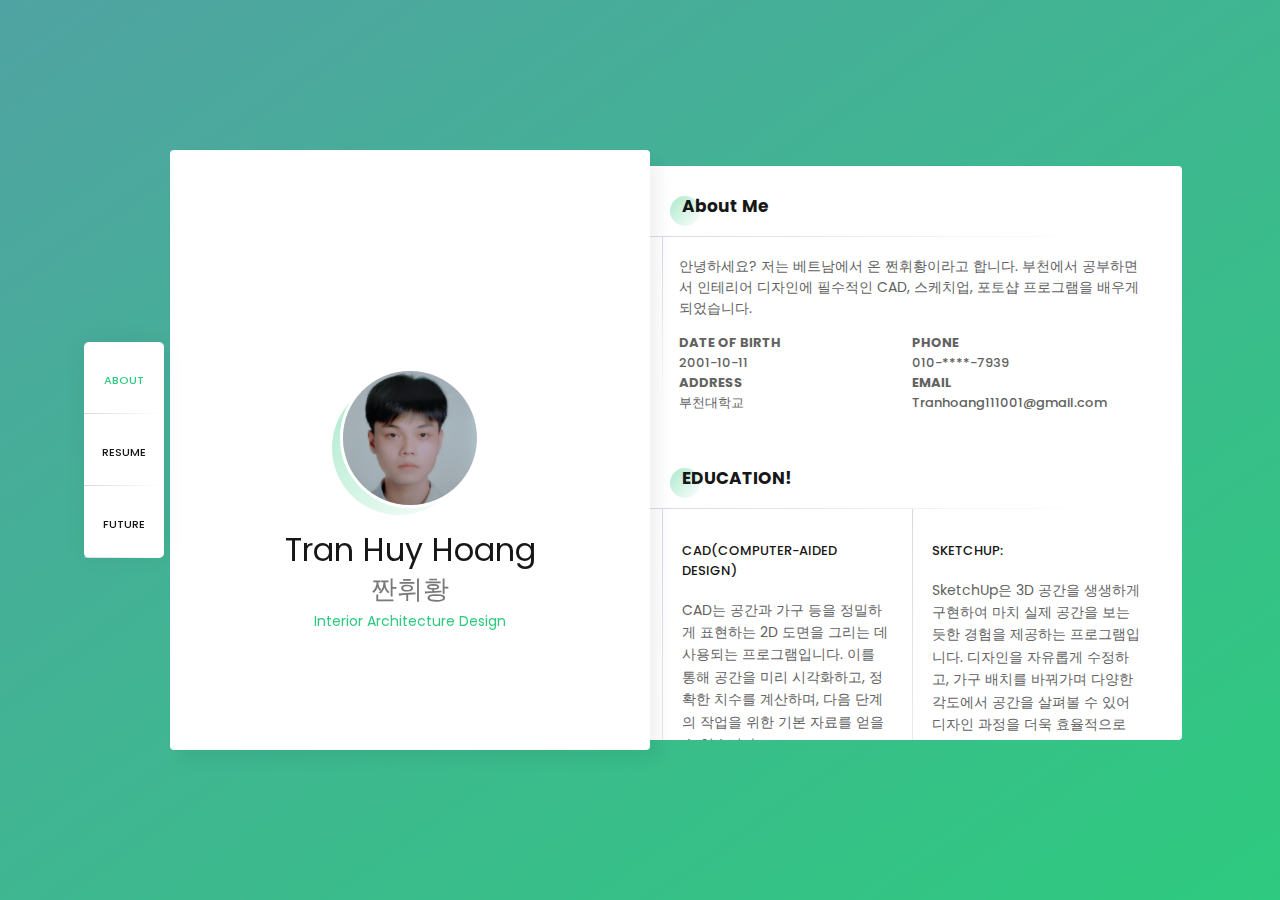
==== index.html @ 9018d5ce "fix" ====
<html lang="en">

<head>
    <meta charset="UTF-8" />
    <meta name="viewport" content="width = device-width, initial-scale = 1">
    <title>My CV</title>
    <link type="text/css" rel="stylesheet"
        href="https://fonts.googleapis.com/css?family=Roboto:300,400,500,700|Google+Sans" />
    <link
        href="https://fonts.googleapis.com/css?family=Poppins:100,100i,200,200i,300,300i,400,400i,500,500i,600,600i,700,700i,800,800i,900,900i"
        rel="stylesheet" />
    <link rel="preconnect" href="https://fonts.googleapis.com">
    <link rel="preconnect" href="https://fonts.gstatic.com" crossorigin>
    <link href="https://fonts.googleapis.com/css2?family=Noto+Sans+KR:wght@100..900&display=swap" rel="stylesheet">
    <link rel="stylesheet" href="https://use.fontawesome.com/releases/v5.0.9/css/all.css"
        integrity="sha384-5SOiIsAziJl6AWe0HWRKTXlfcSHKmYV4RBF18PPJ173Kzn7jzMyFuTtk8JA7QQG1" crossorigin="anonymous" />
    <link rel="stylesheet" href="./style.css" />
    <link rel="shortcut icon" href="./img/logo.png">
</head>

<body>
    <div class="background gradient">
        <!-- Delete if animation
        <ul class="bg-bubbles">
            <li></li>
            <li></li>
            <li></li>
            <li></li>
            <li></li>
            <li></li>
            <li></li>
            <li></li>
            <li></li>
            <li></li>
        </ul>
      -->
    </div>
    <div class="page">
        <header>
            <nav>
                <a href="#about" class="selected" id='getAbout'>
                    <span class="fas fa-user"></span>
                    <span class="link">About</span>
                </a>
                <a href="#resume" id='getResume'>
                    <span class="fas fa-file"></span>
                    <span class="link">Resume</span>
                </a>
                <a href="#contact" id='getContact'>
                    <span class="fas fa-at"></span>
                    <span class="link">Future</span>
                </a>
            </nav>
        </header>
        <main>
            <section id="presentation" class="profile">
                <div class="profile-background"></div>
                <div>
                    <div class="profile-image">
                        <img src="./img/avatar.jpg" alt="Huy Hoang">
                    </div>
                    <h1 class="profile-name" id="nombre">Tran Huy Hoang</h1>
                    <h2 class="profile-name-korea">짠휘황</h2>
                    <h2 class="profile-profession">Interior Architecture Design</h2>
                    <div class="profile-social" id="profile-social">
                        <a href="https://www.facebook.com/hoang.tranhuy.10236" target="_blank"
                            class="fab fa-facebook"></a>
                        <a href="https://m.me/hoang.tranhuy.10236" target="_blank"
                            class="fab fa-facebook-messenger"></a>
                        <a href="https://mail.google.com/mail/?view=cm&fs=1&to=Tranhoang111001@gmail.com"
                            target="_blank" class="fab fa-google"></a>
                    </div>
                </div>
            </section>
            <section id="about" class="about view">
                <article class="about-aboutMe">
                    <h3 class="title">About Me</h3>
                    <div class="line-left">
                        <p>안녕하세요? 저는 베트남에서 온 쩐휘황이라고 합니다. 부천에서 공부하면서 인테리어 디자인에 필수적인 CAD, 스케치업, 포토샵 프로그램을 배우게 되었습니다.</p>
                        <div>
                            <div>
                                <span><strong>DATE OF BIRTH </strong><br> 2001-10-11</span>
                            </div>
                            <div>
                                <span><strong>PHONE </strong><br> 010-****-7939</span>
                            </div>
                            <div>
                                <span><strong>ADDRESS</strong><br> 부천대학교</span>
                            </div>
                            <div>
                                <span><strong>EMAIL</strong><br> Tranhoang111001@gmail.com</span>
                            </div>
                        </div>
                    </div>
                </article>
                <article class="about-services">
                    <h3 class="title">EDUCATION!</h3>
                    <div class="line-left">
                        <article class="line-down">
                            <h4>CAD(Computer-Aided Design)</h4>
                            <p>CAD는 공간과 가구 등을 정밀하게 표현하는 2D 도면을 그리는 데 사용되는 프로그램입니다. 이를 통해 공간을 미리 시각화하고, 정확한 치수를 계산하며, 다음
                                단계의 작업을 위한 기본 자료를 얻을 수 있습니다.</p>
                        </article>
                        <article class="line-down">
                            <h4>SketchUp:</h4>
                            <p>SketchUp은 3D 공간을 생생하게 구현하여 마치 실제 공간을 보는 듯한 경험을 제공하는 프로그램입니다. 디자인을 자유롭게 수정하고, 가구 배치를 바꿔가며
                                다양한 각도에서 공간을 살펴볼 수 있어 디자인 과정을 더욱 효율적으로 만들어줍니다.</p>
                        </article>
                        <article>
                            <h4>Photoshop:</h4>
                            <p>Photoshop은 사진을 편집하여 공간을 더욱 매력적으로 보이게 하고, 사실적인 투시도를 제작하며, 광고물이나 카탈로그 등 다양한 디자인 작업에 활용되는
                                프로그램입니다. 디자인 아이디어를 시각적으로 구체화하는 데 큰 도움이 됩니다.</p>
                        </article>
                        <article>
                            <h4>Enscape:</h4>
                            <p>Enscape는 스케치업,라이노,레빗,아키캐드의 프로그램의 플러그인의 개념으로, 실시간 렌더링을 보여주는 프로그램입니다. </p>
                        </article>
                    </div>
                </article>
            </section>
            <section id="resume" class="resume">
                <h3 class="title">Resume</h3>
                <article class="resume-lines">
                    <section class="resume-line line-left">
                        <h4 class="line-down"> <i class="fas fa-university"></i> Education</h4>
                        <article class="line-down">
                            <div class="date">2020</div>
                            <h6 class="name">Korean</h6>
                            <p>나중에 한국 기업에 취직한다는 꿈을 안고 유학하러 갔다.</p>
                        </article>
                        <article class="line-down">
                            <div class="date">2022</div>
                            <h6 class="name">Buchoen University</h6>
                            <p>한국어 과정을 수료했다.</p>
                        </article>
                        <article class="line-down">
                            <div class="date">2022년 9월</div>
                            <h6 class="name">Buchoen University</h6>
                            <p>부천대학교의 실내건축디자인학과에 입학</p>
                        </article>
                        <article class="line-down">
                            <div class="date">2025년 9월</div>
                            <h6 class="name">Buchoen University</h6>
                            <p>부천대학교의 실내건축디자인학과에 졸업 예정</p>
                        </article>
                    </section>
                </article>
                <article class="resume-skills">
                    <h3 class="title">My Skills</h3>
                    <div>
                        <section class="line-left">
                            <h4 class="line-down"> <i class="fas fa-tv"></i> DESIGN</h4>
                            <div class="line-down">
                                <div>Auto CAD</div>
                                <div>
                                    <div style="width: 70%"></div>
                                </div>
                            </div>
                            <div class="line-down">
                                <div>SketchUp</div>
                                <div>
                                    <div style="width: 76%"></div>
                                </div>
                            </div>
                            <div class="line-down">
                                <div>Photoshop</div>
                                <div>
                                    <div style="width: 66%"></div>
                                </div>
                            </div>
                            <div>
                                <div>Enscape</div>
                                <div>
                                    <div style="width: 53%"></div>
                                </div>
                            </div>
                        </section>
                    </div>
                </article>
            </section>
            <section id="contact" class="contact">
                <h3 class="title noto-sans-kr-title">사이트의 실내 건축 양식 계획</h3>
                <div class="line-left">
                    <div>
                        <h1 class="noto-sans-kr-title" style="color: #000; font-size: 16px;">한국의 전통 건축 디자인</h1>
                        <p>Hanok은 한국의 전통적인 주거 형태로, 자연과의 조화를 중시하며 온돌, 마루, 처마 등 독특한 건축 양식을 가지고 있습니다. 특히, 온돌은 바닥 아래에 난방 시설을
                            설치하여
                            겨울철 따뜻하게 생활할 수 있도록 한 한국인의 지혜가 돋보이는 부분입니다. 또한, 마루는 여름철 시원하게 쉴 수 있는 공간으로, 한국인의 생활 방식을 반영하고
                            있습니다.
                            처마는
                            햇빛을 가리고 비를 막는 기능뿐만 아니라, 건물에 아름다움을 더하는 역할을 합니다. Hanok은 단순한 건물을 넘어 한국인의 정서와 문화를 담고 있는 살아있는
                            역사라고 할
                            수
                            있습니다.</p>
                        <img class="img_korean_tradition" src="./img/Korean_tradition.jpg" alt="한국의 전통 건축">
                    </div>
                    <div>
                        <h1 class="noto-sans-kr-title" style="color: #000; font-size: 16px;">현대적인 디자인</h1>
                        <p>미니멀리즘 건축은 자연 소재를 활용하여 자연과 조화로운 공간을 만들고, 단순하고 명확한 디자인으로 정신적인 안정감을 제공합니다. 흰색, 회색, 베이지색과 같은 중립적인
                            색상은 공간에 깔끔하고 세련된 느낌을 주며, 불필요한 요소를 제거하여 집중력을 높여줍니다. 현대인의 바쁜 일상 속에서도 여유와 편안함을 느낄 수 있는 이상적인 주거
                            공간입니다.</p>
                        <img class="img_korean_modern" src="./img/Korean_modern (1).jpg" alt="현대적인 디자인">
                        <img class="img_korean_modern" src="./img/Korean_modern (2).jpg" alt="현대적인 디자인">
                        <img class="img_korean_modern" src="./img/Korean_modern (3).jpg" alt="현대적인 디자인">
                        <img class="img_korean_modern" src="./img/Korean_modern (4).jpg" alt="현대적인 디자인">
                    </div>
                    <div>
                        <h1 class="noto-sans-kr-title"
                            style="width: 100%; border-radius: 5px; color: #000; font-size: 24px; border: 1px solid #000; margin-left: 10px;">
                            2학년 1학기 주거 스튜디오</h1>
                        <img class="img_1year" src="./img/1year (1).png" alt="한국의 전통 건축">
                        <img class="img_1year" src="./img/1year (2).png" alt="한국의 전통 건축">
                        <img class="img_1year" src="./img/1year (3).png" alt="한국의 전통 건축">
                        <img class="img_1year" src="./img/1year (4).png" alt="한국의 전통 건축">
                    </div>
                    <div>
                        <h1 class="noto-sans-kr-title"
                            style="width: 100%; border-radius: 5px; color: #000; font-size: 24px; border: 1px solid #000; margin-left: 10px;">
                            2 학년 2 학기 식음료 스튜디오</h1>
                        <img class="img_2year" src="./img/2year (1).png" alt="한국의 전통 건축">
                        <img class="img_2year" src="./img/2year (2).png" alt="한국의 전통 건축">
                        <img class="img_2year" src="./img/2year (3).png" alt="한국의 전통 건축">
                    </div>
                </div>
            </section>
        </main>
    </div>
    <script src="./index.js"></script>
</body>

</html>
---- style.css ----
.noto-sans-kr-title {
    font-family: "Noto Sans KR", sans-serif;
    font-optical-sizing: auto;
    font-weight: 400;
    font-style: normal;
}

body {
    background: linear-gradient(to bottom right, #50a3a2 0%, #2eca7f 100%);
    padding: 0;
    margin: 0;
    border: none;
    font-family: 'Poppins';
    font-size: 14px;
    color: #626262;
    letter-spacing: 0em;
    font-weight: 400;
    -webkit-font-smoothing: antialiased;
}

a {
    text-decoration: none;
    color: #171717;
}



.background.gradient {
    background: #50a3a2;
    background: linear-gradient(to bottom right, #50a3a2 0%, #2eca7f 100%);
    position: fixed;
    overflow: hidden;
    top: 0;
    left: 0;
    width: 100%;
    height: 100%;
}

input,
textarea,
button {
    margin: 0;
    padding: 0;
    display: block;
    font-family: 'Poppins';
    font-size: 13px;
    width: 100%;
    height: 60px;
    color: #171717;
    background: none;
    border: none;
    border-bottom: 1px solid #d8dbe2;
    appearance: none;
    resize: none;
    outline: 0;
    transition: all 0.3s ease 0s;
    border-radius: 0px;
}

input:focus,
textarea:focus,
button:focus {
    color: #171717;
    border-bottom: 1px solid #2eca7f;
}

.title {
    text-align: left;
    margin: 0 0 15px 20px;
    padding: 0 0 5px 0;
    position: relative;
    font-size: 17px;
    color: #171717;
    line-height: 21px;
    font-weight: bold;
}

/* Círculo verde encima del título */
.title::before {
    content: '';
    position: absolute;
    left: -12px;
    top: 0;
    width: 30px;
    height: 30px;
    background: linear-gradient(135deg, rgba(46, 202, 127, 0.4) 0%, rgba(46, 202, 127, 0.01) 100%);
    z-index: -1;
    border-radius: 30px;
}

/* Línea gris debajo del título */
.title::after {
    content: '';
    position: absolute;
    left: -40px;
    bottom: -15px;
    width: 95%;
    height: 1px;
    background: radial-gradient(ellipse at left, rgba(197, 202, 213, 0.7) 0%, rgba(255, 255, 255, 0) 70%);
}

.line-left {
    position: relative;
}

.line-left::before {
    content: '';
    position: absolute;
    left: 0;
    top: 0;
    width: 1px;
    height: 100%;
    background: radial-gradient(ellipse at top, rgba(197, 202, 213, 0.7) 0%, rgba(255, 255, 255, 0) 70%);
}

.line-down {
    position: relative;
}

.line-down::after {
    content: '';
    position: absolute;
    left: 0;
    bottom: 0;
    width: 100%;
    height: 1px;
    background: radial-gradient(ellipse at left, rgba(197, 202, 213, 0.7) 0%, rgba(255, 255, 255, 0) 70%);
}

header {
    background-color: white;
    border-radius: 0 0 5px 5px;
    width: 100%;
    max-width: 540px;
    box-shadow: 0 0 25px rgba(0, 0, 0, 0.05);
    position: fixed;
    top: 0;
    z-index: 100;
}

header nav {
    display: flex;
    justify-content: space-between;
    align-items: center;
    width: 100%;
}

header nav a {
    width: 100%;
    height: 72px;
    text-align: center;
    position: relative;
    display: flex;
    flex-direction: column;
    justify-content: center;
    transition: color 0.3s ease 0s;
    font-size: 20px;
}

header nav a::before {
    content: '';
    position: absolute;
    left: 0;
    bottom: 0;
    width: 1px;
    height: 100%;
    background: radial-gradient(ellipse at top, rgba(197, 202, 213, 0.7) 0%, rgba(255, 255, 255, 0) 70%);
}

header nav a .link {
    font-size: 11px;
    font-weight: 500;
    text-transform: uppercase;
    margin-top: 4px;

}

header nav a:hover {
    color: #2eca7f;
}

main {
    margin-top: 88px;
}

main .profile,
main .about,
main .resume,
main .works,
main .blog,
main .contact {
    box-sizing: border-box;
    position: relative;
    background: #ffffff;
    text-align: center;
    z-index: 10;
    border-radius: 4px;
    max-width: 540px;
    margin: 0 auto;
}

main .about,
main .resume,
main .works,
main .blog,
main .contact {
    padding: 30px 20px 30px 20px;
    margin-top: 15px;
}

main .profile {
    margin-top: 18px;
    overflow: hidden;
}

.profile-background {
    height: 300px;
}

.profile-image {
    position: relative;
    height: 84px;
}

.profile-image img {
    position: relative;
    top: -82px;
    border-radius: 50%;
    border: 3px solid white;
    width: 134px;
    height: 134px;
}

.profile-image::before {
    content: '';
    position: absolute;
    top: -69px;
    left: calc(50% - 78px);
    width: 134px;
    height: 134px;
    background: linear-gradient(135deg, rgba(46, 202, 127, 0.4) 0%, rgba(46, 202, 127, 0.01) 100%);
    border-radius: 100%;
}

.profile-name {
    font-size: 32px;
    color: #171717;
    line-height: 32px;
    font-weight: 400;
    margin: 0 auto 0 auto;
}

.profile-name-korea {
    font-size: 26px;
    color: #797979;
    line-height: 26px;
    font-weight: 400;
    margin: 10px 0px 10px 0px;
}

.profile-profession {
    font-size: 14px;
    color: #2eca7f;
    line-height: 14px;
    font-weight: 400;
}

.profile-social a {
    transition: color 0.3s ease 0s;
    margin: 0 6px;
    font-size: 16px;
}

.profile-social a:hover {
    text-decoration: none;
    color: #2eca7f;
}

.profile-buttons {
    position: relative;
    display: flex;
    margin-top: 58px;
}

.profile-buttons::before {
    content: '';
    position: absolute;
    left: 0;
    top: 0;
    width: 100%;
    height: 1px;
    background: radial-gradient(ellipse at left, rgba(197, 202, 213, 0.7) 0%, rgba(255, 255, 255, 0) 70%);
}

.profile-buttons a {
    position: relative;
    width: 50%;
    height: 70px;
    display: flex;
    align-items: center;
    justify-content: center;
    transition: color 0.3s ease;
    line-height: 70px;
    font-size: 12px;
    font-weight: 500;
    color: #171717;
}



.profile-buttons a:hover {
    color: #2eca7f;
}

.profile-buttons a:first-child::before,
.profile-buttons a:first-child::after {
    content: '';
    position: absolute;
    right: 0;
    top: 0;
    width: 1px;
    height: 100%;
    background: radial-gradient(ellipse at top, rgba(197, 202, 213, 0.7) 0%, rgba(255, 255, 255, 0) 70%);
}

.profile-buttons a i {
    margin-left: 10px;
    font-size: 15px;
}

.about-aboutMe>div {
    padding: 5px 17px;
    position: relative;

}

.about-aboutMe>div>div {
    display: flex;
    flex-wrap: wrap;
}

.about-aboutMe>div>div>div {
    width: 50%;
    text-align: left;
}

.about-aboutMe>div>div>div span {
    font-weight: 500;
    font-size: 13px;
}


.about-aboutMe p {
    text-align: left;
}

.about-services {
    margin-top: 50px;
}

.about-services>div {
    display: flex;
    flex-wrap: wrap;
    position: relative;
}

.about-services>div:after {
    content: '';
    position: absolute;
    left: 50%;
    top: 0;
    width: 1px;
    height: 100%;
    background: radial-gradient(ellipse at top, rgba(197, 202, 213, 0.7) 0%, rgba(255, 255, 255, 0) 70%);
}

.about-services article {
    position: relative;
    width: 50%;
    text-align: left;
    padding: 15px 20px;
    box-sizing: border-box;
}

.about-services article .fas {
    margin: 0;
    width: 60px;
    height: 60px;
    text-align: center;
    font-size: 32px;
    color: #2eca7f;
    background: linear-gradient(135deg, rgba(46, 202, 127, 0.4) 0%, rgba(46, 202, 127, 0.01) 100%);
    border-radius: 60px;
    display: flex;
    justify-content: center;
    align-items: center;
}

.about-services article h4 {
    font-size: 13px;
    color: #171717;
    font-weight: 500;
    text-transform: uppercase;
}

.about-services article p {
    font-size: 14px;
    line-height: 1.6;
    padding: 0;
}

.resume-lines {
    display: flex;
}

.resume-line h4 {
    margin: 0;
    text-align: left;
    padding: 20px 18px;
    font-size: 13px;
    line-height: 13px;
    color: #171717;
    font-weight: 500;
    text-transform: uppercase;
}

.resume-line h4 .fas {
    position: relative;
    float: left;
    top: -7px;
    width: 40px;
    height: 40px;
    font-size: 26px;
    color: #2eca7f;
}

.resume-line {
    flex: 1;
    text-align: left;
}

.resume-line article {
    padding: 15px 15px;
}

.resume-line .date {
    margin: 0 0 10px 0;
    padding: 0;
    position: relative;
    display: inline-block;
    font-size: 11px;
    line-height: 18px;
    color: #494949;
    font-weight: 500;
    text-transform: uppercase;
    border-radius: 4px;
}


.resume-line .date::before {
    content: '';
    position: absolute;
    left: -19px;
    top: 4px;
    width: 9px;
    height: 9px;
    background: #d8dbe2;
    border-radius: 9px;
    -moz-border-radius: 9px;
    -webkit-border-radius: 9px;
    -khtml-border-radius: 9px;
}

.resume-line .date.active {
    color: #2eca7f;
}

.resume-line .date.active::before {
    background: #2eca7f;
}

.resume-line .name {
    margin: 0;
    font-size: 13px;
    color: #171717;
    font-weight: 500;
    text-transform: uppercase;
}

.resume-line .company {
    margin: 0 0 10px 0;
    font-size: 11px;
    color: #999999;
    font-weight: 300;
    text-transform: uppercase;
}

.resume-skills {
    margin-top: 50px;
}

.resume-skills>div {
    display: flex;
}

.resume-skills>div section {
    flex: 1;
    text-align: left;
}

.resume-skills>div section>div {
    padding: 18px 20px;
}

.resume-skills>div section>div>div:first-child {
    margin: 0 0 8px 0;
    font-size: 14px;
    line-height: 14px;
    color: #626262;
    text-align: left;
}

.resume-skills>div section>div>div:last-child {
    width: 100%;
    background: #d8dbe2;
    height: 4px;
}

.resume-skills>div section>div>div>div {
    background: #2eca7f;
    height: 4px;
}

.resume-skills h4 {
    margin: 0;
    text-align: left;
    padding: 20px 18px;
    font-size: 13px;
    line-height: 13px;
    color: #171717;
    font-weight: 500;
    text-transform: uppercase;
}

.resume-skills h4 .fas {
    position: relative;
    float: left;
    top: -7px;
    width: 40px;
    height: 40px;
    font-size: 26px;
    color: #2eca7f;
}


main .contact {
    margin-bottom: 40px;
}

.contact-information {
    font-family: 'Arial Narrow', Arial, sans-serif;
    display: flex;
    padding: 11px 18px;
    font-weight: 500;
    font-size: 15px;
    color: #171717;
}

.img_korean_tradition {
    width: 100%;
    margin-left: 10px;
    border-radius: 5px;
}

.img_korean_modern {
    width: 100%;
    margin-left: 10px;
    margin-top: 5px;
    border-radius: 5px;
}

.img_final {
    width: 100%;
    margin-left: 10px;
    border: 1px solid #626262;
    border-radius: 5px;
    cursor: pointer;
}

.img_1year {
    width: 100%;
    border: 1px solid #626262;
    border-radius: 5px;
    margin-left: 10px;
    margin-top: 5px;

}

.img_2year {
    width: 100%;
    border: 1px solid #626262;
    border-radius: 5px;
    margin-left: 10px;
    margin-top: 5px;

}

@media only screen and (min-width: 540px) {
    header {
        left: calc(50% - 270px);
    }
}

@media only screen and (min-width: 1040px) {
    .selected {
        color: #2eca7f;
    }

    .page {
        position: absolute;
        top: 0;
        bottom: 0;
        left: 0;
        right: 0;
        display: flex;
        justify-content: center;
        align-items: center;
    }

    header {
        max-width: 80px;
        position: relative;
        border-radius: 5px;
        left: -6px;
    }

    header nav {
        display: flex;
        flex-direction: column;
    }

    header nav a::before {
        content: '';
        position: absolute;
        left: 0;
        bottom: 0;
        width: 100%;
        height: 1px;
        background: radial-gradient(ellipse at left, rgba(197, 202, 213, 0.7) 0%, rgba(255, 255, 255, 0) 70%);
    }

    main {
        display: flex;
        margin: 0;
        width: 1020px;
    }

    main .about,
    main .resume,
    main .contact {
        width: 0;
        height: 0;
        opacity: 0;
        overflow: hidden;
        position: relative;
        top: 16px;
        transform: translateX(-450px);
        transition: opacity 1s ease, transform 1s ease;
        z-index: 0;
        margin: 0;
        padding: 0;
    }

    main .profile {
        width: 480px;
        height: 600px;
        box-shadow: 10px 10px 15px rgba(0, 0, 0, 0.05);
        margin: 0;
    }

    main .view {
        height: 574px;
        width: 540px;
        padding: 30px 20px 30px 20px;
        overflow: auto;
        opacity: 1;
        transform: translateX(-8px);
    }

    main .view::-webkit-scrollbar {
        width: 5px;
    }

    main .view::-webkit-scrollbar-track {
        background: #ddd;
    }

    main .view::-webkit-scrollbar-thumb {
        background: #666;
    }

    main .contact {
        margin-bottom: 0;
    }
}
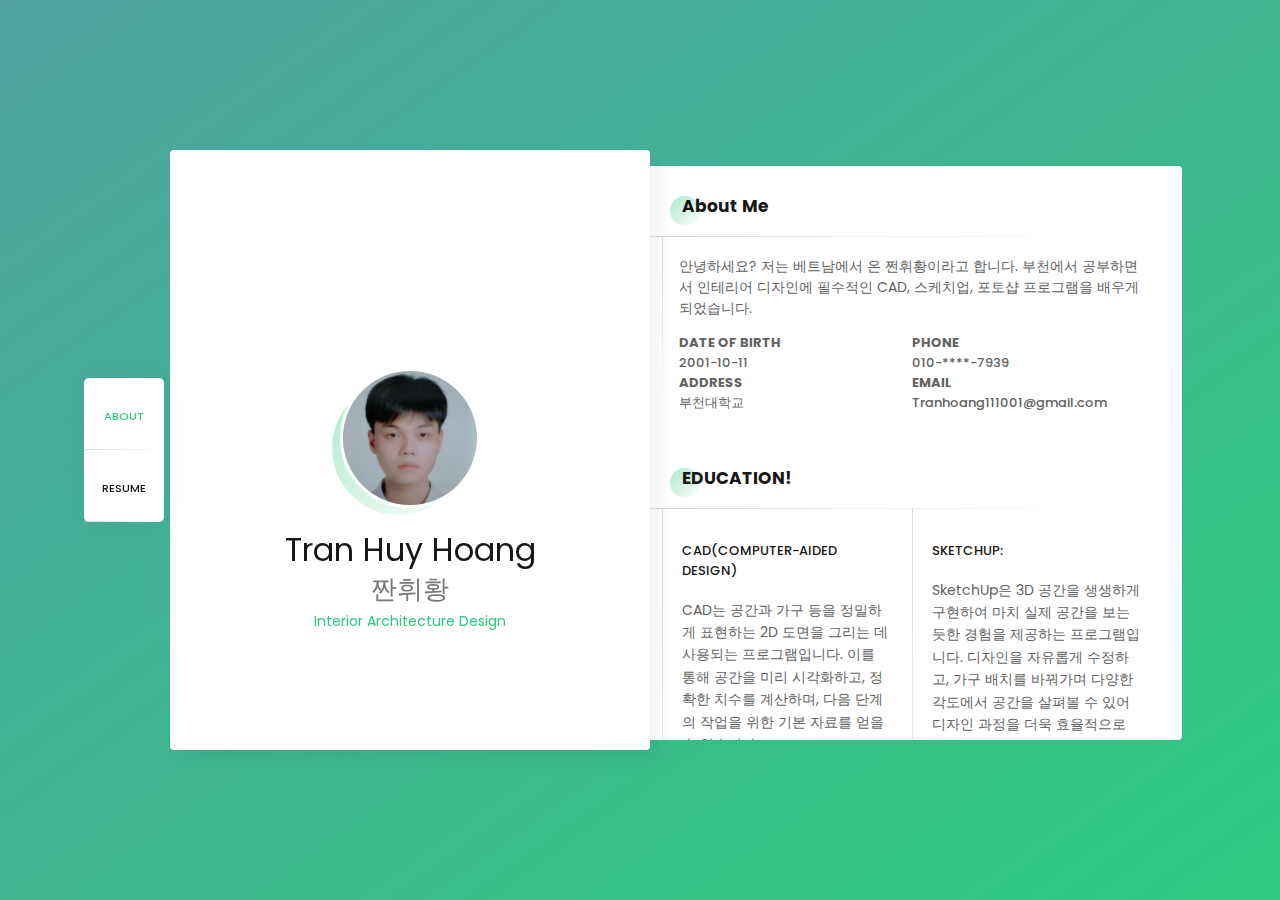
==== commit ecc2d8fa: "fix" ====
--- a/index.html
+++ b/index.html
@@ -46,10 +46,10 @@
                     <span class="fas fa-file"></span>
                     <span class="link">Resume</span>
                 </a>
-                <a href="#contact" id='getContact'>
+                <!-- <a href="#contact" id='getContact'>
                     <span class="fas fa-at"></span>
                     <span class="link">Future</span>
-                </a>
+                </a> -->
             </nav>
         </header>
         <main>
@@ -178,7 +178,7 @@
                     </div>
                 </article>
             </section>
-            <section id="contact" class="contact">
+            <!-- <section id="contact" class="contact">
                 <h3 class="title noto-sans-kr-title">사이트의 실내 건축 양식 계획</h3>
                 <div class="line-left">
                     <div>
@@ -222,7 +222,7 @@
                         <img class="img_2year" src="./img/2year (3).png" alt="한국의 전통 건축">
                     </div>
                 </div>
-            </section>
+            </section> -->
         </main>
     </div>
     <script src="./index.js"></script>
